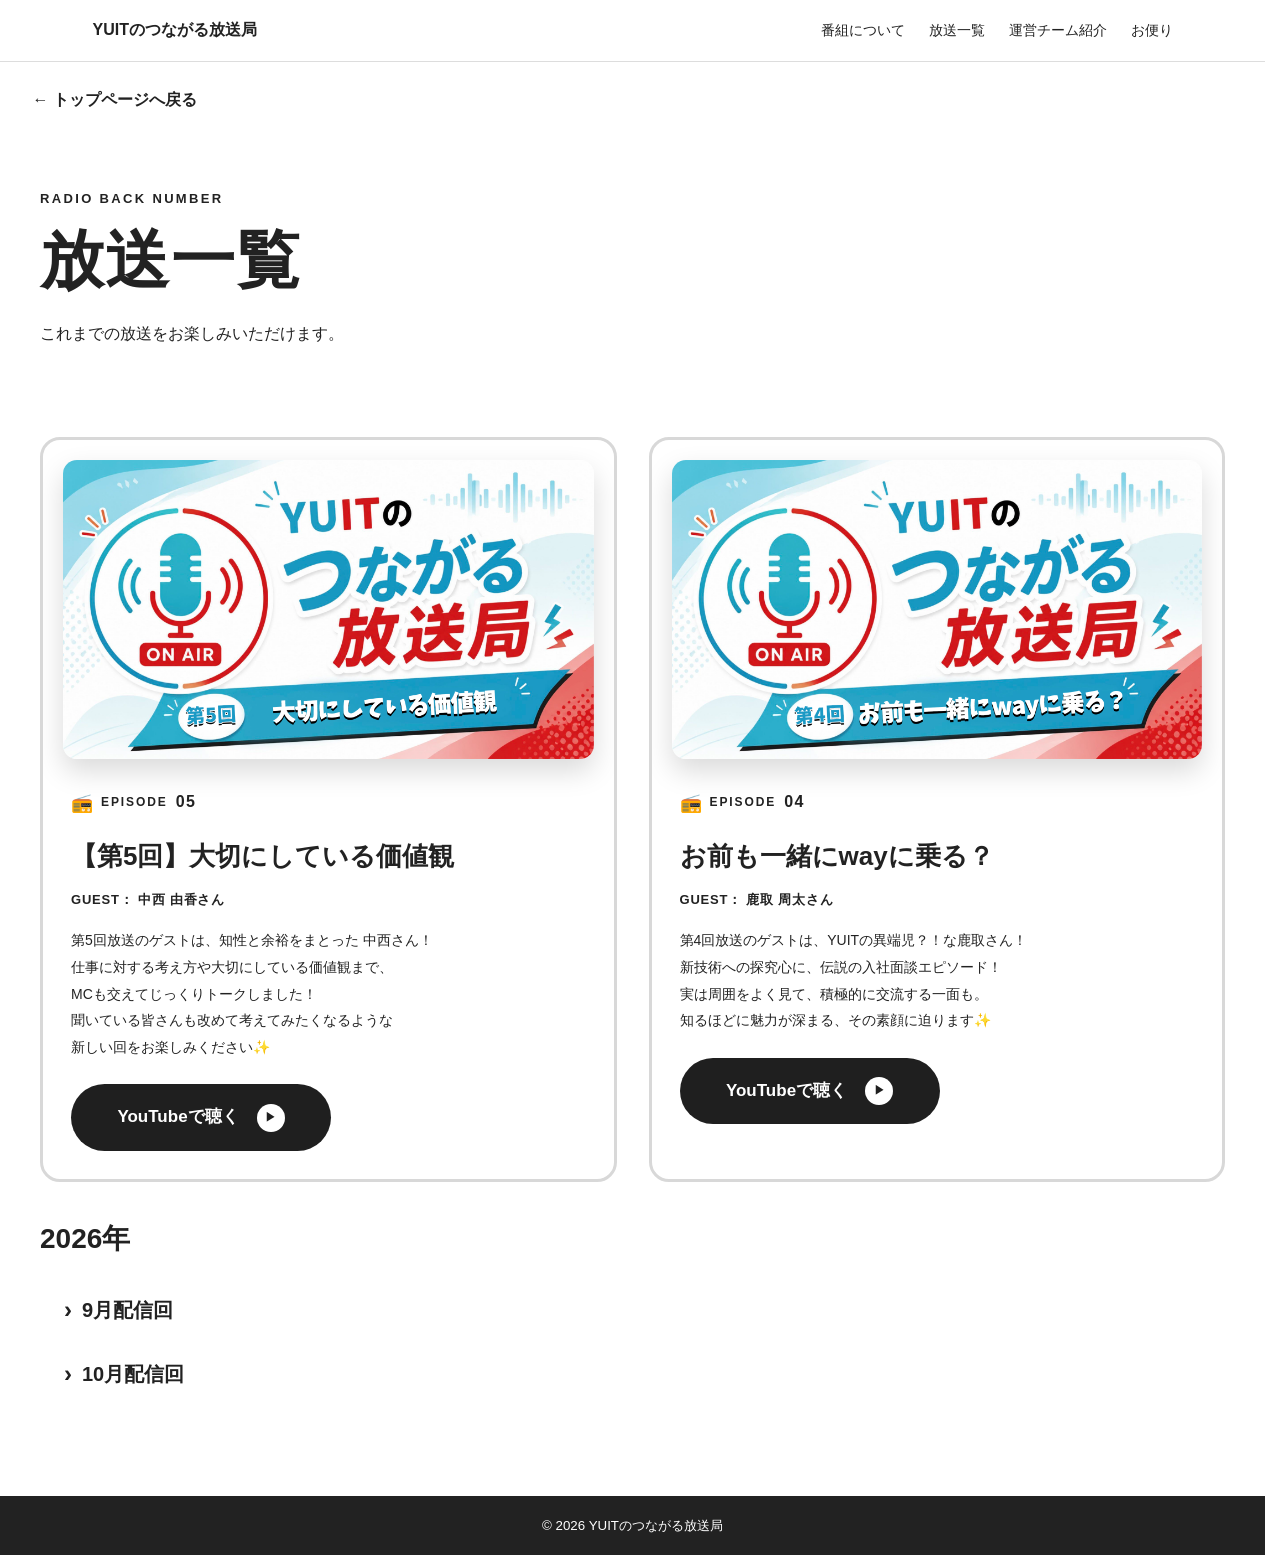
==== backnumber.html @ 0e6f62fc "第5回更新" ====
<!DOCTYPE html>
<html lang="ja">

<head>
    <meta charset="UTF-8">
    <meta name="viewport" content="width=device-width, initial-scale=1.0">

    <title>放送一覧 | YUITのつながる放送局</title>

    <!-- ファビコン -->
    <link rel="icon" type="image/png" href="assets/images/toplogo.png">

    <link rel="stylesheet" href="assets/css/style.css">
</head>

<body>

    <!-- ヘッダー -->
    <header class="header">
        <div class="container">

            <p class="site-name">
                YUITのつながる放送局
            </p>

            <nav>
                <ul class="navigation">
                    <li><a href="index.html#about">番組について</a></li>
                    <li><a href="backnumber.html">放送一覧</a></li>
                    <li><a href="index.html#ope">運営チーム紹介</a></li>
                    <li><a href="index.html#message">お便り</a></li>
                </ul>
            </nav>

        </div>
    </header>


    <!-- トップへ戻る -->
    <header class="profile-header">
        <div class="container">

            <a href="index.html" class="back-link fade-in">
                <strong>← トップページへ戻る</strong>
            </a>

        </div>
    </header>


    <main>

        <!-- ページタイトル -->
        <section class="backnumber-hero">
            <div class="container">

                <p class="backnumber-label fade-in delay">
                    RADIO BACK NUMBER
                </p>

                <h1 class="backnumber-title fade-in delay">
                    放送一覧
                </h1>

                <p class="backnumber-description fade-in delay-2">
                    これまでの放送をお楽しみいただけます。
                </p>

            </div>
        </section>


        <!-- バックナンバー -->
        <section class="backnumber-section">
            <div class="container">

                <div class="backnumber-list">

                    <!-- EPISODE 05 -->
                    <article class="backnumber-card fade-in delay">

                        <div class="backnumber-image fade-in delay-2">
                            <img src="assets/images/epi05_thumb.png" alt="第5回 サムネイル">
                        </div>

                        <div class="backnumber-content">

                            <div class="backnumber-meta fade-in delay-2">
                                <span class="episode-icon">📻</span>
                                <span class="episode-label">EPISODE</span>
                                <span class="episode-number">05</span>
                            </div>

                            <h2 class="backnumber-card-title fade-in delay-2">
                                【第5回】大切にしている価値観
                            </h2>

                            <p class="backnumber-guest fade-in delay-2">
                                GUEST： 中西 由香さん
                            </p>

                            <p class="backnumber-card-description fade-in delay-2">
                                第5回放送のゲストは、知性と余裕をまとった 中西さん！<br>
                                仕事に対する考え方や大切にしている価値観まで、<br>
                                MCも交えてじっくりトークしました！<br>
                                聞いている皆さんも改めて考えてみたくなるような<br>
                                新しい回をお楽しみください✨<br>
                            </p>

                            <div class="backnumber-button-area fade-in delay-2">
                                <a href="https://youtu.be/H97znMCqB4I" class="youtube-button" target="_blank"
                                    rel="noopener noreferrer">
                                    <span>YouTubeで聴く</span>
                                    <span class="youtube-button-icon">▶</span>
                                </a>
                            </div>
                        </div>
                    </article>

                    <!-- EPISODE 04 -->
                    <article class="backnumber-card fade-in delay">

                        <div class="backnumber-image fade-in delay-2">
                            <img src="assets/images/epi04_thumb.png" alt="第4回放送 サムネイル">
                        </div>

                        <div class="backnumber-content">

                            <div class="backnumber-meta fade-in delay-2">
                                <span class="episode-icon">📻</span>
                                <span class="episode-label">EPISODE</span>
                                <span class="episode-number">04</span>
                            </div>

                            <h2 class="backnumber-card-title fade-in delay-2">
                                お前も一緒にwayに乗る？
                            </h2>

                            <p class="backnumber-guest fade-in delay-2">
                                GUEST： 鹿取 周太さん
                            </p>

                            <p class="backnumber-card-description fade-in delay-2">
                                第4回放送のゲストは、YUITの異端児？！な鹿取さん！<br>
                                新技術への探究心に、伝説の入社面談エピソード！<br>
                                実は周囲をよく見て、積極的に交流する一面も。<br>
                                知るほどに魅力が深まる、その素顔に迫ります✨<br>
                            </p>

                            <div class="backnumber-button-area fade-in delay-2">
                                <a href="https://youtu.be/hANnY9XwuJY" class="youtube-button" target="_blank"
                                    rel="noopener noreferrer">
                                    <span>YouTubeで聴く</span>
                                    <span class="youtube-button-icon">▶</span>
                                </a>
                            </div>
                        </div>
                    </article>

                    <!-- 2026年 アーカイブ -->
                    <section class="backnumber-month fade-in delay">

                        <h2 class="backnumber-year-title">2026年</h2>

                        <div class="backnumber-month-list">

                            <!-- 9月 -->
                            <button type="button" class="archive-month-button" data-archive-open aria-haspopup="dialog"
                                aria-controls="archive-modal-september">
                                <span>9月配信回</span>
                            </button>

                            <!-- 10月 -->
                            <button type="button" class="archive-month-button" data-archive-open aria-haspopup="dialog"
                                aria-controls="archive-modal-october">
                                <span>10月配信回</span>
                            </button>

                        </div>

                    </section>

                    <!-- 2026年9月 モーダル -->
                    <div id="archive-modal-september" class="archive-modal" role="dialog" aria-modal="true"
                        aria-labelledby="archive-modal-title" hidden>

                        <div class="archive-modal-overlay" data-archive-close></div>

                        <div class="archive-modal-content">

                            <div class="archive-modal-header">
                                <h2 id="archive-modal-title">
                                    2026年9月 配信回
                                </h2>

                                <button type="button" class="archive-modal-close" data-archive-close aria-label="閉じる">
                                    ×
                                </button>
                            </div>

                            <div class="archive-modal-list">

                                <a href="https://youtu.be/VXp4YOue4zA" class="archive-modal-episode" target="_blank"
                                    rel="noopener noreferrer">
                                    <span class="archive-modal-date">9/4 配信</span>
                                    <span class="archive-modal-episode-title">
                                        【第1回】社内ラジオ番組始動！
                                    </span>
                                    <span class="archive-modal-guest">
                                        ゲスト：津波古 大海さん
                                    </span>
                                </a>

                                <a href="https://youtu.be/IV2eIDEPh-Y" class="archive-modal-episode" target="_blank"
                                    rel="noopener noreferrer">
                                    <span class="archive-modal-date">9/18 配信</span>
                                    <span class="archive-modal-episode-title">
                                        【第2回】圧倒的な行動力の根源は？
                                    </span>
                                    <span class="archive-modal-guest">
                                        ゲスト：盛島 加菜さん
                                    </span>
                                </a>

                            </div>

                        </div>
                    </div>


                    <!-- 2026年10月 モーダル -->
                    <div id="archive-modal-october" class="archive-modal" role="dialog" aria-modal="true"
                        aria-labelledby="archive-modal-title-october" hidden>

                        <div class="archive-modal-overlay" data-archive-close></div>

                        <div class="archive-modal-content">

                            <div class="archive-modal-header">
                                <h2 id="archive-modal-title-october">
                                    2026年10月 配信回
                                </h2>

                                <button type="button" class="archive-modal-close" data-archive-close aria-label="閉じる">
                                    ×
                                </button>
                            </div>

                            <div class="archive-modal-list">

                                <a href="https://youtu.be/2aHXOe_IFUk" class="archive-modal-episode" target="_blank"
                                    rel="noopener noreferrer">
                                    <span class="archive-modal-date">10/2 配信</span>
                                    <span class="archive-modal-episode-title">
                                        【第3回】会社で運命の再会？！
                                    </span>
                                    <span class="archive-modal-guest">
                                        ゲスト：淺川さん
                                    </span>
                                </a>

                            </div>

                        </div>
                    </div>


                </div>

            </div>
        </section>


    </main>


    <!-- フッター -->
    <footer class="footer">
        <div class="container">

            <small>
                &copy; 2026 YUITのつながる放送局
            </small>

        </div>
    </footer>


    <script src="./assets/js/main.js"></script>

</body>

</html>
---- assets/css/style.css ----
* {
    box-sizing: border-box;
}

html {
    scroll-behavior: smooth;
}

body {
    margin: 0;
    color: #222;
    font-family:
        -apple-system,
        BlinkMacSystemFont,
        "Segoe UI",
        "Noto Sans JP",
        sans-serif;
    line-height: 1.8;
    background-color: #fff;
}

img {
    max-width: 100%;
    height: auto;
}

a {
    color: inherit;
}

.container {
    width: min(100% - 40px, 1080px);
    margin-inline: auto;
}

.header {
    position: sticky;
    top: 0;
    z-index: 10;
    padding: 16px 0;
    background-color: rgba(255, 255, 255, 0.95);
    border-bottom: 1px solid #ddd;
}

.header .container {
    display: flex;
    align-items: center;
    justify-content: space-between;
    gap: 24px;
}

.site-name {
    margin: 0;
    font-weight: 700;
}

.navigation {
    display: flex;
    gap: 24px;
    padding: 0;
    margin: 0;
    list-style: none;
}

.navigation a {
    font-size: 14px;
    text-decoration: none;
}

.hero {
    position: relative;
    overflow: hidden;
    background:
        radial-gradient(circle at 85% 25%,
            rgba(255, 255, 255, .18),
            transparent 45%),
        linear-gradient(120deg,
            #4be4ff7a,
            #3b3fae);
}

/* 中央にまとまった2カラム */
.hero-inner {
    color: #fff;
    position: relative;
    display: flex;
    align-items: center;
    justify-content: space-between;
    max-width: 1200px;
    margin: 0 auto;
    min-height: 760px;
    padding: 0 40px;
}

.hero-content {
    position: relative;
    z-index: 2;
    max-width: 560px;
}

.hero-label {
    margin: 0 0 34px;
    font-size: 18px;
    font-weight: 700;
    letter-spacing: 0.16em;
}

.hero-title {
    margin: 0 0 32px;
    font-size: clamp(58px, 5vw, 78px);
    font-weight: 700;
    line-height: 1.22;
    letter-spacing: 0.01em;
}

.hero-title span {
    display: block;
    margin-bottom: 10px;
    font-size: 0.72em;
}

.hero-description {
    margin: 0 0 34px;

    font-size: 17px;
    font-weight: 600;
    line-height: 1.85;
    letter-spacing: 0.01em;
}

.hero-visual {
    position: absolute;
    right: -140px;
    top: 50%;
    transform: translateY(-50%);
    z-index: 1;
    width: 700px;
    pointer-events: none;
}

.hero-visual img {
    animation: glow 3s ease-in-out infinite;
}


@keyframes glow {

    0%,
    100% {
        opacity: 0.9;
        filter:
            brightness(0.95) drop-shadow(0 0 6px rgba(255, 255, 255, 0.2));
    }

    20% {
        opacity: 1;
        filter:
            brightness(1.15) drop-shadow(0 0 14px rgba(255, 255, 255, 0.45)) drop-shadow(0 0 26px rgba(255, 90, 70, 0.2));
    }
}

.section {
    padding: 96px 0;
}

.section:nth-of-type(even) {
    background-color: #fff;
}

.section-title {
    font-size: 40px;
    font-weight: 700;
    margin-bottom: 40px;
}

.section h2 {
    margin-top: 0;
    font-size: clamp(28px, 5vw, 44px);
}

.button {
    display: inline-flex;
    align-items: center;
    justify-content: center;
    gap: 18px;

    min-width: 260px;
    padding: 18px 28px;

    color: #fff;
    background-color: #1f1f1f;
    border-radius: 999px;

    font-size: 17px;
    font-weight: 700;
    text-decoration: none;

    transition:
        transform 0.2s ease,
        opacity 0.2s ease;
}

.button:hover {
    transform: translateY(-4px);
    box-shadow: 0 8px 24px rgba(0, 0, 0, 0.4);
}

/* エピソードカード */
.episode-card,
.member-card {
    padding: 32px;
    background: #fff;
    border: 1px solid #ffffff;
    border-radius: 16px;
}

.episode-number {
    font-size: 13px;
    font-weight: 700;
    letter-spacing: 0.1em;
}

.episode-section {
    padding: 64px 24px;
    background-color: #fff
}

.episode-card {
    display: grid;
    grid-template-columns: minmax(0, 1.1fr) minmax(400px, 0.9fr);
    align-items: center;
    gap: clamp(48px, 6vw, 88px);

    width: min(1400px, 100%);
    margin: 0 auto;
    padding: clamp(56px, 6vw, 88px);

    background-color: #fff;
    border: 3px solid #d8d8d8;
    border-radius: 28px;
}

.episode-main {
    display: grid;
    grid-template-columns: 120px minmax(0, 1fr);
    column-gap: 44px;
    align-items: start;
    min-width: 0;
}

.episode-meta {
    display: flex;
    flex-direction: column;
    align-items: flex-start;
    gap: 10px;
    padding-right: 28px;
    border-right: 3px solid #d8d8d8;
}

.episode-icon {
    margin-bottom: 8px;
    font-size: 18px;
}

.episode-label {
    font-size: 14px;
    font-weight: 700;
    letter-spacing: 0.2em;
}

.episode-number {
    font-size: 28px;
    font-weight: 700;
    letter-spacing: 0.08em;
}

.episode-title {
    margin: 0 0 24px;
    font-size: clamp(30px, 3vw, 44px);
    line-height: 1.35;
    letter-spacing: 0.02em;
    white-space: nowrap;
}

.episode-body {
    width: 100%;
    min-width: 0;
    padding: 0;
    margin: 0;
}

.episode-description {
    max-width: 680px;
    margin: 0 0 14px;

    font-size: 16px;
    line-height: 2;
    letter-spacing: 0.02em;
}

.episode-description:last-of-type {
    margin-bottom: 50px;
}

.episode-visual {
    width: 100%;
    min-width: 0;
}

.episode-visual img {
    display: block;
    width: 100%;
    aspect-ratio: 16 / 9;
    object-fit: cover;

    border-radius: 20px;
    box-shadow: 0 18px 36px rgba(0, 0, 0, 0.14);
}

.youtube-button {
    display: inline-flex;
    align-items: center;
    justify-content: center;
    gap: 18px;

    min-width: 260px;
    padding: 18px 28px;

    color: #fff;
    background-color: #1f1f1f;
    border-radius: 999px;

    font-size: 17px;
    font-weight: 700;
    text-decoration: none;

    transition:
        transform 0.2s ease,
        opacity 0.2s ease;
}

.youtube-button:hover {
    transform: translateY(-4px);
    box-shadow: 0 8px 24px rgba(0, 0, 0, 0.4);
}

.youtube-button-icon {
    display: grid;
    place-items: center;

    width: 28px;
    height: 28px;

    color: #1f1f1f;
    background-color: #fff;
    border-radius: 50%;

    font-size: 11px;
}

.episode-visual {
    width: 100%;
}

.episode-visual img {
    display: block;
    width: 100%;
    aspect-ratio: 16 / 9;
    object-fit: cover;

    border-radius: 20px;
    box-shadow: 0 18px 36px rgba(0, 0, 0, 0.14);
}

.backnumber-link {
    width: min(1400px, 100%);
    margin: 28px auto 0;
    text-align: right;
}

.member-list {
    display: grid;
    grid-template-columns: repeat(2, 1fr);
    gap: 24px;
}

.footer {
    padding: 15px 0;
    color: #fff;
    text-align: center;
    background-color: #222;
}

/* opeセクション */

html {
    scroll-behavior: smooth;
}

.ope-section,
.ope-profile-section {
    padding: 40px 20px 80px;
}

.ope-list {
    display: grid;
    grid-template-columns: repeat(2, minmax(0, 1fr));
    gap: 24px;
    margin-top: 32px;
}

.ope-card {
    display: flex;
    align-items: center;
    gap: 24px;
    padding: 24px;
    color: inherit;
    text-decoration: none;
    background-color: #fff;
    border: 3px solid #ddd;
    border-radius: 16px;
    transition:
        transform 0.2s ease,
        box-shadow 0.2s ease;
}

.ope-card:hover {
    transform: translateY(-4px);
    box-shadow: 0 8px 24px rgba(0, 0, 0, 0.4);
}

.ope-card__image {
    width: 120px;
    height: 120px;
    flex-shrink: 0;
    object-fit: cover;
    border-radius: 50%;
}

.ope-card__role,
.ope-profile__role {
    margin-bottom: 4px;
    font-size: 12px;
    font-weight: bold;
    letter-spacing: 0.1em;
}

.ope-card__name {
    margin-bottom: 8px;
    font-size: 24px;
}

.ope-card__text {
    margin-bottom: 12px;
    line-height: 1.7;
}

.ope-card__link {
    font-size: 14px;
    font-weight: bold;
}

.ope-card__link:hover {
    text-decoration: underline;
}

.ope-profile-section {
    background-color: #f7f7f7;
}

.ope-profile {
    display: grid;
    grid-template-columns: 240px 1fr;
    gap: 40px;
    align-items: start;
    margin-top: 32px;
    padding: 40px;
    background-color: #fff;
    border-radius: 20px;
    scroll-margin-top: 40px;
}

.ope-profile+.ope-profile {
    margin-top: 32px;
}

.ope-profile__image {
    width: 100%;
    aspect-ratio: 1;
    object-fit: cover;
    border-radius: 20px;
}

.ope-profile__name {
    margin-bottom: 16px;
    font-size: 32px;
}

.ope-profile__description {
    margin-bottom: 24px;
    line-height: 1.9;
}

.ope-profile__info {
    margin: 0;
}

.ope-profile__info div {
    display: grid;
    grid-template-columns: 120px 1fr;
    gap: 16px;
    padding: 16px 0;
    border-top: 1px solid #ddd;
}

.ope-profile__info div:last-child {
    border-bottom: 1px solid #ddd;
}

.ope-profile__info dt {
    font-weight: bold;
}

.ope-profile__info dd {
    margin: 0;
    line-height: 1.7;
}

.ope-profile__back {
    display: inline-block;
    margin-top: 24px;
    color: inherit;
    font-weight: bold;
    text-decoration: none;
}

/* プロフィールセクション */
.profile-header {
    padding: 24px 20px 0;
}

.back-link {
    color: inherit;
    font-weight: bold;
    text-decoration: none;
}

.back-link:hover {
    text-decoration: underline;
}

.profile,
.profile-detail,
.profile-episodes {
    padding: 48px 20px;
}

.profile .container,
.profile-detail .container,
.profile-episodes .container,
.profile-header .container {
    width: min(100%, 1200px);
    margin-inline: auto;
}

.profile-wrapper {
    display: grid;
    grid-template-columns: 280px 1fr;
    gap: 64px;
    align-items: center;
}

.profile-image img {
    display: block;
    width: 280px;
    height: 280px;
    object-fit: contain;
}

.profile-content {
    min-width: 0;
}

.profile-role {
    margin: 0 0 16px;
    font-size: 14px;
    font-weight: bold;
    letter-spacing: 0.12em;
}

.profile-content h1 {
    margin: 0 0 24px;
    font-size: 40px;
}

.profile-message {
    max-width: 760px;
    margin: 0;
    line-height: 2;
}

/* プロフィール詳細 */
.profile-detail {
    background-color: #f7f7f7;
}

.profile-detail h2,
.profile-episodes h2 {
    margin: 0 0 32px;
    font-size: 32px;
}

.profile-detail dl {
    margin: 0;
    background-color: #fff;
    border-radius: 16px;
    overflow: hidden;
}

.profile-detail dl>div {
    display: grid;
    grid-template-columns: 220px 1fr;
    gap: 32px;
    padding: 24px 32px;
    border-bottom: 1px solid #ddd;
}

.profile-detail dl>div:last-child {
    border-bottom: none;
}

.profile-detail dt {
    font-weight: bold;
}

.profile-detail dd {
    margin: 0;
    line-height: 1.8;
}

/* 出演回 */

.profile-episodes ul {
    margin: 0;
    padding: 0;
    list-style: none;
}

.profile-episodes li {
    padding: 20px 24px;
    background-color: #fff;
    border: 1px solid #ddd;
    border-radius: 12px;
}

.profile-episodes li+li {
    margin-top: 16px;
}

/* 月別アーカイブボタン */
.archive-month-button {
    display: flex;
    align-items: center;
    justify-content: space-between;
    gap: 24px;
    width: 100%;
    padding: 12px 0;
    border: none;
    background: transparent;
    color: inherit;
    font: inherit;
    text-align: left;
    cursor: pointer;
    transition: opacity 0.3s ease;
}

.archive-month-button:hover {
    opacity: 0.65;
}

.archive-month-button:focus-visible {
    outline: 2px solid currentColor;
    outline-offset: 4px;
}

/* モーダル全体 */
.archive-modal {
    position: fixed;
    inset: 0;
    z-index: 9999;
    display: flex;
    align-items: center;
    justify-content: center;
    padding: 20px;
}

.archive-modal[hidden] {
    display: none;
}

/* 背景 */
.archive-modal-overlay {
    position: absolute;
    inset: 0;
    background: rgba(0, 0, 0, 0.6);
}

/* モーダル本体 */
.archive-modal-content {
    position: relative;
    z-index: 1;
    width: 100%;
    max-width: 520px;
    max-height: 85vh;
    overflow-y: auto;
    padding: 30px;
    background: #fff;
    border-radius: 16px;
    box-shadow: 0 12px 40px rgba(0, 0, 0, 0.2);
}

/* ヘッダー */
.archive-modal-header {
    display: flex;
    align-items: center;
    justify-content: space-between;
    gap: 16px;
    margin-bottom: 24px;
}

.archive-modal-header h2 {
    margin: 0;
    color: #333;
    font-size: 22px;
}

.archive-modal-close {
    border: none;
    background: transparent;
    color: #555;
    font-size: 30px;
    cursor: pointer;
}

/* エピソード一覧 */
.archive-modal-list {
    display: flex;
    flex-direction: column;
    gap: 12px;
}

.archive-modal-episode {
    display: flex;
    flex-direction: column;
    gap: 6px;
    padding: 18px;
    background: #f7f7f7;
    border-radius: 10px;
    color: #333;
    text-decoration: none;
    transition: background 0.3s ease,
                transform 0.3s ease;
}

.archive-modal-episode:hover {
    background: #ededed;
    transform: translateY(-2px);
}

.archive-modal-date {
    font-size: 15px;
    color: #070707;
}

.archive-modal-episode-title {
    font-size: 16px;
    font-weight: bold;
}

.archive-modal-guest {
    font-size: 17px;
    color: #525252;
}

/* スマートフォン */
@media (max-width: 600px) {
    .archive-modal-content {
        padding: 22px;
    }

    .archive-modal-header h2 {
        font-size: 19px;
    }

    .archive-modal-episode-title {
        font-size: 14px;
    }
}


/* 年別アーカイブ見出し */
.backnumber-year-title {
    font-size: 28px;
    font-weight: bold;
    margin: 0 0 20px;
}

/* 月別アーカイブ一覧 */
.backnumber-month-list {
    display: flex;
    flex-direction: column;
    align-items: flex-start;
    gap: 12px;
    padding-left: 24px;
}

/* 月別ボタンの調整 */
.backnumber-month-list .archive-month-button {
    width: auto;
    padding: 8px 0;
    font-size: 20px;
    font-weight: 600;
    gap: 10px;
}

/* 月別ボタンの矢印 */
.backnumber-month-list .archive-month-button::before {
    content: "›";
    font-size: 24px;
    line-height: 1;
}

/* スマートフォン */
@media (max-width: 600px) {
    .backnumber-year-title {
        font-size: 24px;
    }

    .backnumber-month-list .archive-month-button {
        font-size: 18px;
    }
}

/* 改行 */
.pc-break {
    display: inline;
}

.sp-break {
    display: none;
}

/* フェードイン効果 */
.fade-in {
    opacity: 0;
    transform: translateY(30px);
    transition:
        opacity 0.8s ease,
        transform 0.8s ease;
}

.fade-in.show {
    opacity: 1;
    transform: translateY(0);
}

.delay {
    transition-delay: 0.2s;
}

.delay-2 {
    transition-delay: 0.4s;
}

.delay-3 {
    transition-delay: 0.6s;
}

/* =================================
   レスポンシブ
================================= */
@media screen and (max-width: 600px) {

    .pc-break {
        display: none;
    }

    .sp-break {
        display: inline;
    }

    body {
        overflow-x: hidden;
    }

    .container {
        width: min(100% - 32px, 100%);
    }

    /* -----------------
       ヘッダー
    ----------------- */
    .header {
        padding: 12px 0;
    }

    .header .container {
        display: block;
    }

    .site-name {
        margin-bottom: 10px;
        font-size: 13px;
        line-height: 1.5;
    }

    .navigation {
        display: grid;
        grid-template-columns: repeat(4, auto);
        justify-content: space-between;
        gap: 8px;
    }

    .navigation a {
        font-size: 10px;
        line-height: 1.5;
        white-space: nowrap;
    }

    /* -----------------
       ヒーロー
    ----------------- */
    .hero {
        position: relative;
        overflow: hidden;
    }

    .hero-inner {
        position: relative;

        display: block;
        width: 100%;
        min-height: 540px;
        padding: 48px 20px 52px;
    }

    .hero-content {
        position: relative;
        z-index: 2;

        width: 100%;
        max-width: none;
    }

    .hero-label {
        margin-bottom: 22px;
        font-size: 12px;
        line-height: 1.5;
        letter-spacing: 0.14em;
    }

    .hero-title {
        margin-bottom: 20px;

        font-size: clamp(42px, 12vw, 52px);
        line-height: 1.15;
        letter-spacing: 0;
    }

    .hero-title span {
        margin-bottom: 4px;
        font-size: 0.72em;
    }

    .hero-description {
        position: relative;
        z-index: 2;

        max-width: 280px;
        margin-bottom: 28px;

        font-size: 13px;
        line-height: 1.85;
    }

    .hero-description br {
        display: none;
    }

    .hero-button,
    .button {
        min-width: 180px;
        padding: 14px 22px;

        font-size: 13px;
    }

    /* 背景ロゴ */
    .hero-visual {
        position: absolute;
        z-index: 1;

        right: -95px;
        bottom: 18px;

        display: block;
        width: 310px;

        pointer-events: none;
    }

    .hero-visual img {
        display: block;
        width: 100%;
        max-width: none;
        height: auto;
        opacity: 0.34;
    }

    /* -----------------
       共通セクション
    ----------------- */
    .section {
        padding: 64px 0;
    }

    .section-title,
    .section h2 {
        margin-bottom: 28px;
        font-size: 25px;
        line-height: 1.5;
    }

    /* 番組について */
    .about-section {
        padding: 56px 20px;
    }

    .about-section p {
        margin-bottom: 18px;
        font-size: 14px;
        line-height: 2;
    }

    /* -----------------
       放送カード
    ----------------- */
    .episode-section {
        padding: 48px 12px;
    }

    .episode-card {
        display: flex;
        flex-direction: column;
        gap: 24px;

        width: 100%;
        padding: 18px 14px 24px;

        border-radius: 14px;
    }

    .episode-visual {
        order: -1;
        width: 100%;
    }

    .episode-visual img {
        width: 100%;
        border-radius: 10px;
    }

    .episode-main {
        display: block;
        width: 100%;
    }

    .episode-meta {
        display: flex;
        flex-direction: row;
        align-items: center;
        gap: 7px;

        margin-bottom: 18px;
        padding: 0 0 12px;

        border-right: 0;
        border-bottom: 1px solid #ddd;
    }

    .episode-icon {
        margin: 0;
        font-size: 13px;
    }

    .episode-label {
        font-size: 10px;
        letter-spacing: 0.14em;
    }

    .episode-number {
        font-size: 14px;
    }

    .episode-content {
        width: 100%;
        min-width: 0;
    }

    .episode-title {
        margin-bottom: 16px;
        font-size: 22px;
        line-height: 1.45;
        white-space: nowrap;
    }

    .episode-description {
        max-width: none;
        margin-bottom: 14px;

        font-size: 13px;
        line-height: 1.9;
        letter-spacing: 0;
    }

    .episode-description:last-of-type {
        margin-bottom: 24px;
    }

    .youtube-button {
        width: 100%;
        min-width: 0;
        padding: 14px 20px;

        font-size: 13px;
    }

    .youtube-button-icon {
        width: 24px;
        height: 24px;
        font-size: 9px;
    }

    .backnumber-link {
        width: 100%;
        margin-top: 24px;
        text-align: center;
    }

    /* -----------------
       運営チーム
    ----------------- */
    .ope-section {
        padding: 56px 16px;
    }

    .ope-list {
        grid-template-columns: 1fr;
        gap: 16px;
        margin-top: 24px;
    }

    .ope-card {
        flex-direction: column;
        gap: 16px;

        padding: 24px 18px;
        text-align: center;
    }

    .ope-card__image {
        width: 96px;
        height: 96px;
    }

    .ope-card__role {
        font-size: 10px;
    }

    .ope-card__name {
        margin-bottom: 6px;
        font-size: 20px;
    }

    .ope-card__text {
        font-size: 13px;
        line-height: 1.8;
    }

    .ope-card__link {
        font-size: 12px;
    }

    /* -----------------
       お便り
    ----------------- */
    .letter-section {
        padding: 56px 20px;
    }

    .letter-section h2 {
        margin-bottom: 24px;
        font-size: 25px;
    }

    .letter-section p {
        margin-bottom: 16px;
        font-size: 14px;
        line-height: 1.9;
    }

    /* -----------------
       フッター
    ----------------- */
    .footer {
        padding: 24px 16px;
        font-size: 10px;
    }
}

/* =================================
   プロフィールページ：レスポンシブ
================================= */
@media screen and (max-width: 600px) {

    /* 共通幅 */
    .profile .container,
    .profile-detail .container,
    .profile-episodes .container,
    .profile-header .container {
        width: min(100% - 32px, 100%);
        margin-inline: auto;
    }

    /* 戻るリンク */
    .profile-header {
        padding: 20px 0 0;
    }

    .back-link {
        font-size: 13px;
    }

    /* プロフィール上部 */
    .profile {
        padding: 48px 0 56px;
    }

    .profile-wrapper {
        display: flex;
        flex-direction: column;
        gap: 28px;
        align-items: center;
    }

    .profile-image {
        width: 100%;
        text-align: center;
    }

    .profile-image img {
        display: block;
        width: 180px;
        height: 180px;
        margin-inline: auto;
        object-fit: contain;
    }

    .profile-content {
        width: 100%;
        min-width: 0;
        text-align: left;
    }

    .profile-role {
        margin-bottom: 10px;
        font-size: 12px;
        letter-spacing: 0.1em;
    }

    .profile-content h1 {
        margin: 0 0 18px;
        font-size: 30px;
        line-height: 1.4;
    }

    .profile-message {
        max-width: none;
        font-size: 14px;
        line-height: 1.9;
    }

    /* プロフィール詳細 */
    .profile-detail {
        padding: 48px 0;
    }

    .profile-detail h2,
    .profile-episodes h2 {
        margin-bottom: 24px;
        font-size: 26px;
        line-height: 1.5;
    }

    .profile-detail dl {
        border-radius: 14px;
    }

    .profile-detail dl>div {
        display: block;
        padding: 20px 18px;
    }

    .profile-detail dt {
        margin-bottom: 10px;
        font-size: 13px;
    }

    .profile-detail dd {
        margin: 0;
        font-size: 14px;
        line-height: 1.9;

        word-break: normal;
        overflow-wrap: break-word;
    }

    /* 出演回 */
    .profile-episodes {
        padding: 48px 0 64px;
    }

    .profile-episodes ul {
        width: 100%;
    }

    .profile-episodes li {
        padding: 18px 16px;
        border-radius: 10px;
        font-size: 14px;
        line-height: 1.7;
    }

    .profile-episodes li+li {
        margin-top: 12px;
    }
}

/* =================================
   BACK NUMBER
================================= */

.backnumber-hero {
    padding: 72px 20px 48px;
}

.backnumber-hero .container,
.backnumber-section .container {
    width: min(100% - 40px, 1200px);
    margin-inline: auto;
}

.backnumber-label {
    margin: 0 0 12px;

    font-size: 13px;
    font-weight: 700;
    letter-spacing: 0.18em;
}

.backnumber-title {
    margin: 0 0 20px;

    font-size: clamp(42px, 6vw, 64px);
    line-height: 1.2;
    letter-spacing: 0.02em;
}

.backnumber-description {
    margin: 0;

    font-size: 16px;
    line-height: 1.9;
}


/* バックナンバー一覧 */

.backnumber-section {
    padding: 40px 20px 96px;
}

.backnumber-list {
    display: grid;
    grid-template-columns: repeat(2, minmax(0, 1fr));
    gap: 32px;
}


/* 放送一覧カード */

.backnumber-card {
    display: flex;
    flex-direction: column;
    overflow: hidden;

    background-color: #fff;
    border: 3px solid #d8d8d8;
    border-radius: 20px;

    transition:
        transform 0.2s ease,
        box-shadow 0.2s ease;
}

.backnumber-card:hover {
    transform: translateY(-4px);
    /* box-shadow: 0 14px 32px rgba(0, 0, 0, 0.4); */
    box-shadow: 0 8px 24px rgba(0, 0, 0, 0.4);
}


/* サムネイル */

.backnumber-image {
    width: 100%;
    padding: 20px 20px 0;
}


.backnumber-image img {
    display: block;
    width: 100%;
    aspect-ratio: 16 / 9;
    object-fit: cover;

    border-radius: 14px;
    box-shadow: 0 12px 28px rgba(0, 0, 0, 0.15);
}

/* カード本文 */

.backnumber-content {
    display: flex;
    flex-direction: column;
    flex: 1;
    padding: 28px;
}

.backnumber-meta {
    display: flex;
    align-items: center;
    gap: 8px;

    margin-bottom: 18px;
}

.backnumber-meta .episode-icon {
    margin: 0;
}

.backnumber-meta .episode-label {
    font-size: 12px;
    letter-spacing: 0.16em;
}

.backnumber-meta .episode-number {
    font-size: 16px;
}

.episode-visual img {
    width: 100%;
    border-radius: 10px;
}

/* タイトル */

.backnumber-card-title {
    margin: 0 0 12px;

    font-size: 26px;
    line-height: 1.5;
}


/* ゲスト */

.backnumber-guest {
    margin: 0 0 16px;

    font-size: 13px;
    font-weight: 700;
    letter-spacing: 0.06em;
}


/* 説明文 */

.backnumber-card-description {
    margin: 0;
    font-size: 14px;
    line-height: 1.9;
}


/* YouTubeボタン */

.backnumber-button-area {
    padding-top: 24px;
}

/* トップへ戻る */

.backnumber-back {
    margin-top: 48px;
}


/* =================================
   BACK NUMBER レスポンシブ
================================= */

@media screen and (max-width: 600px) {

    .backnumber-hero {
        padding: 48px 0 32px;
    }

    .backnumber-hero .container,
    .backnumber-section .container {
        width: min(100% - 32px, 100%);
    }

    .backnumber-label {
        margin-bottom: 8px;
        font-size: 10px;
    }

    .backnumber-title {
        margin-bottom: 16px;

        font-size: 38px;
    }

    .backnumber-description {
        font-size: 13px;
        line-height: 1.9;
    }


    .backnumber-section {
        padding: 24px 0 64px;
    }

    .backnumber-list {
        grid-template-columns: 1fr;
        gap: 24px;
    }


    .backnumber-card {
        border-radius: 16px;
    }

    .backnumber-image img {
        border-radius: 14px 14px 14px 14px;
    }

    .backnumber-content {
        padding: 20px 18px 22px;
    }


    .backnumber-meta {
        gap: 6px;
        margin-bottom: 14px;
    }

    .backnumber-meta .episode-icon {
        font-size: 12px;
    }

    .backnumber-meta .episode-label {
        font-size: 10px;
    }

    .backnumber-meta .episode-number {
        font-size: 13px;
    }


    .backnumber-card-title {
        margin-bottom: 10px;

        font-size: 21px;
        line-height: 1.45;
    }

    .backnumber-guest {
        margin-bottom: 14px;
        font-size: 11px;
    }

    .backnumber-card-description {
        margin-bottom: 32px;

        font-size: 13px;
        line-height: 1.9;
    }


    .backnumber-card .youtube-button {
        width: 100%;
        min-width: 0;
        padding: 14px 18px;

        font-size: 13px;
    }


    .backnumber-back {
        margin-top: 36px;
    }

    .backnumber-back .back-link {
        font-size: 13px;
    }
}

html {
    scrollbar-gutter: stable;
}
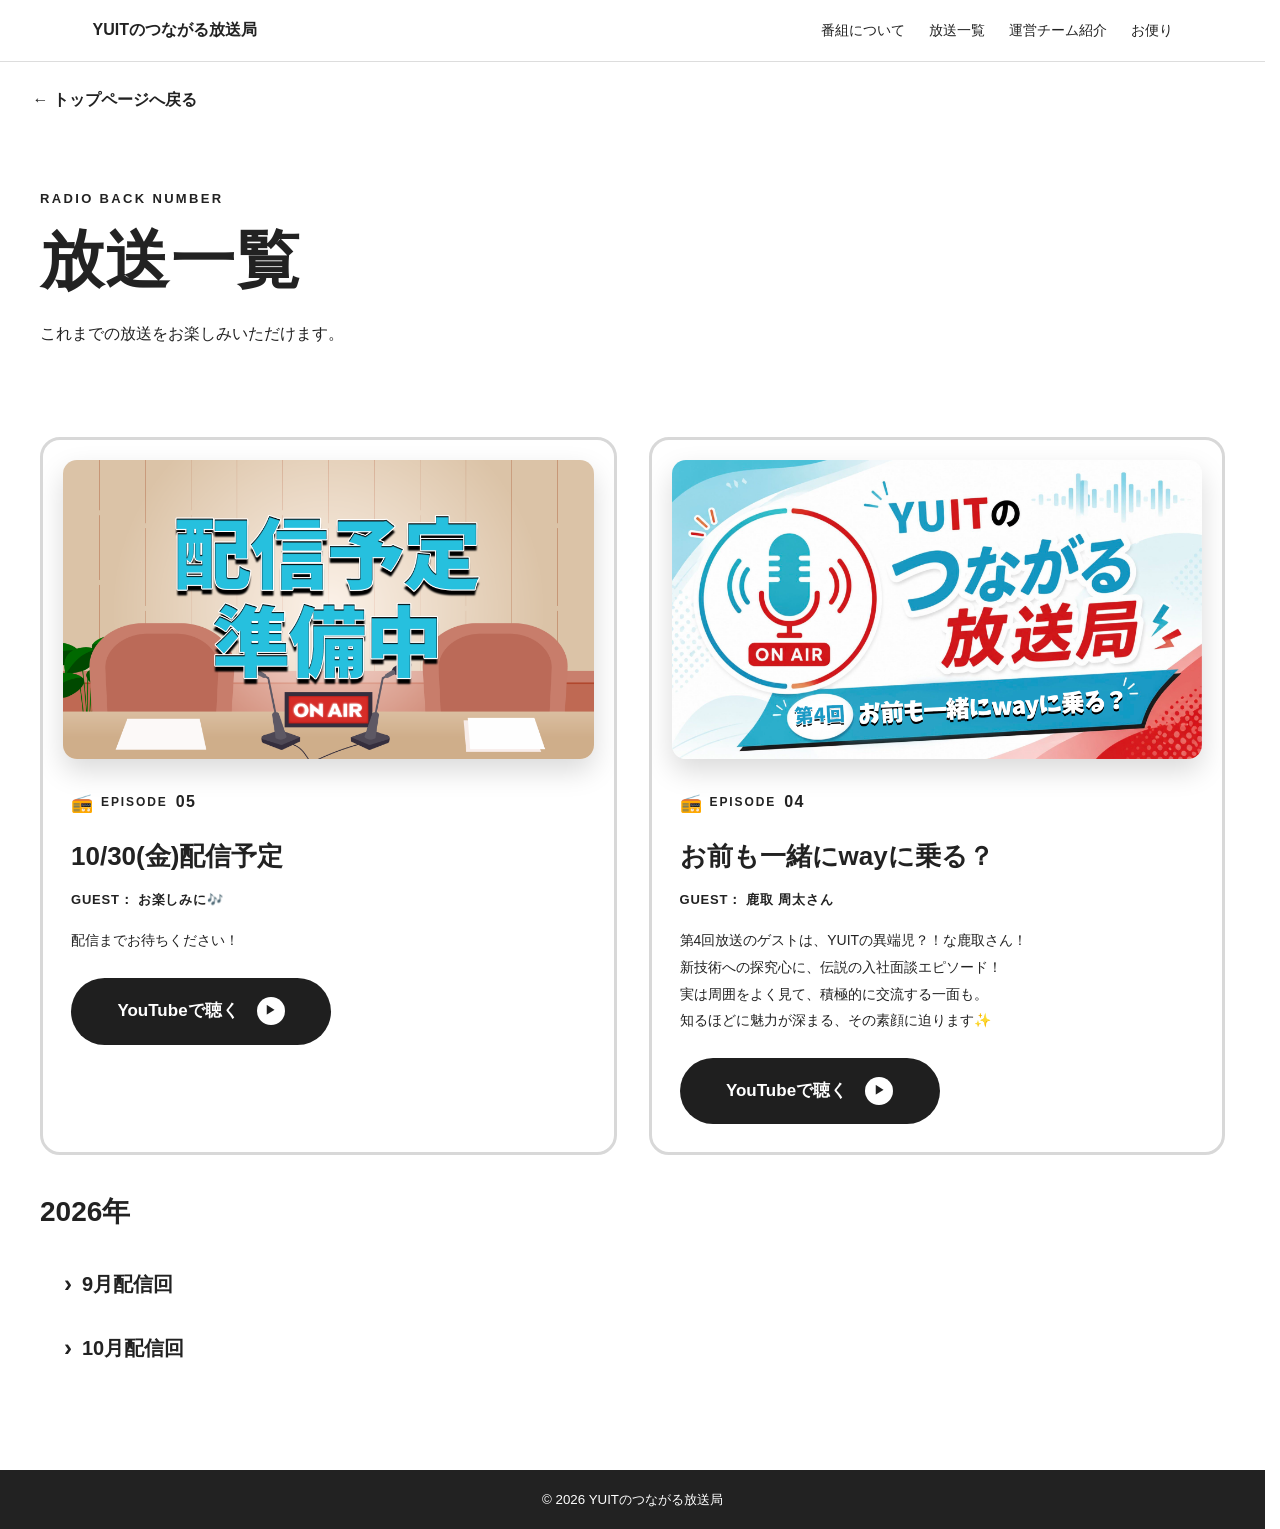
==== commit f13a725f: "第5回準備修正" ====
--- a/backnumber.html
+++ b/backnumber.html
@@ -80,7 +80,7 @@
                     <article class="backnumber-card fade-in delay">
 
                         <div class="backnumber-image fade-in delay-2">
-                            <img src="assets/images/epi05_thumb.png" alt="第5回 サムネイル">
+                            <img src="assets/images/commingsoon_thumb.png" alt="第5回 サムネイル">
                         </div>
 
                         <div class="backnumber-content">
@@ -92,23 +92,19 @@
                             </div>
 
                             <h2 class="backnumber-card-title fade-in delay-2">
-                                【第5回】大切にしている価値観
+                                10/30(金)配信予定
                             </h2>
 
                             <p class="backnumber-guest fade-in delay-2">
-                                GUEST： 中西 由香さん
+                                GUEST： お楽しみに🎶
                             </p>
 
                             <p class="backnumber-card-description fade-in delay-2">
-                                第5回放送のゲストは、知性と余裕をまとった 中西さん！<br>
-                                仕事に対する考え方や大切にしている価値観まで、<br>
-                                MCも交えてじっくりトークしました！<br>
-                                聞いている皆さんも改めて考えてみたくなるような<br>
-                                新しい回をお楽しみください✨<br>
+                                配信までお待ちください！
                             </p>
 
                             <div class="backnumber-button-area fade-in delay-2">
-                                <a href="https://youtu.be/H97znMCqB4I" class="youtube-button" target="_blank"
+                                <a href="#" class="youtube-button" target="_blank"
                                     rel="noopener noreferrer">
                                     <span>YouTubeで聴く</span>
                                     <span class="youtube-button-icon">▶</span>
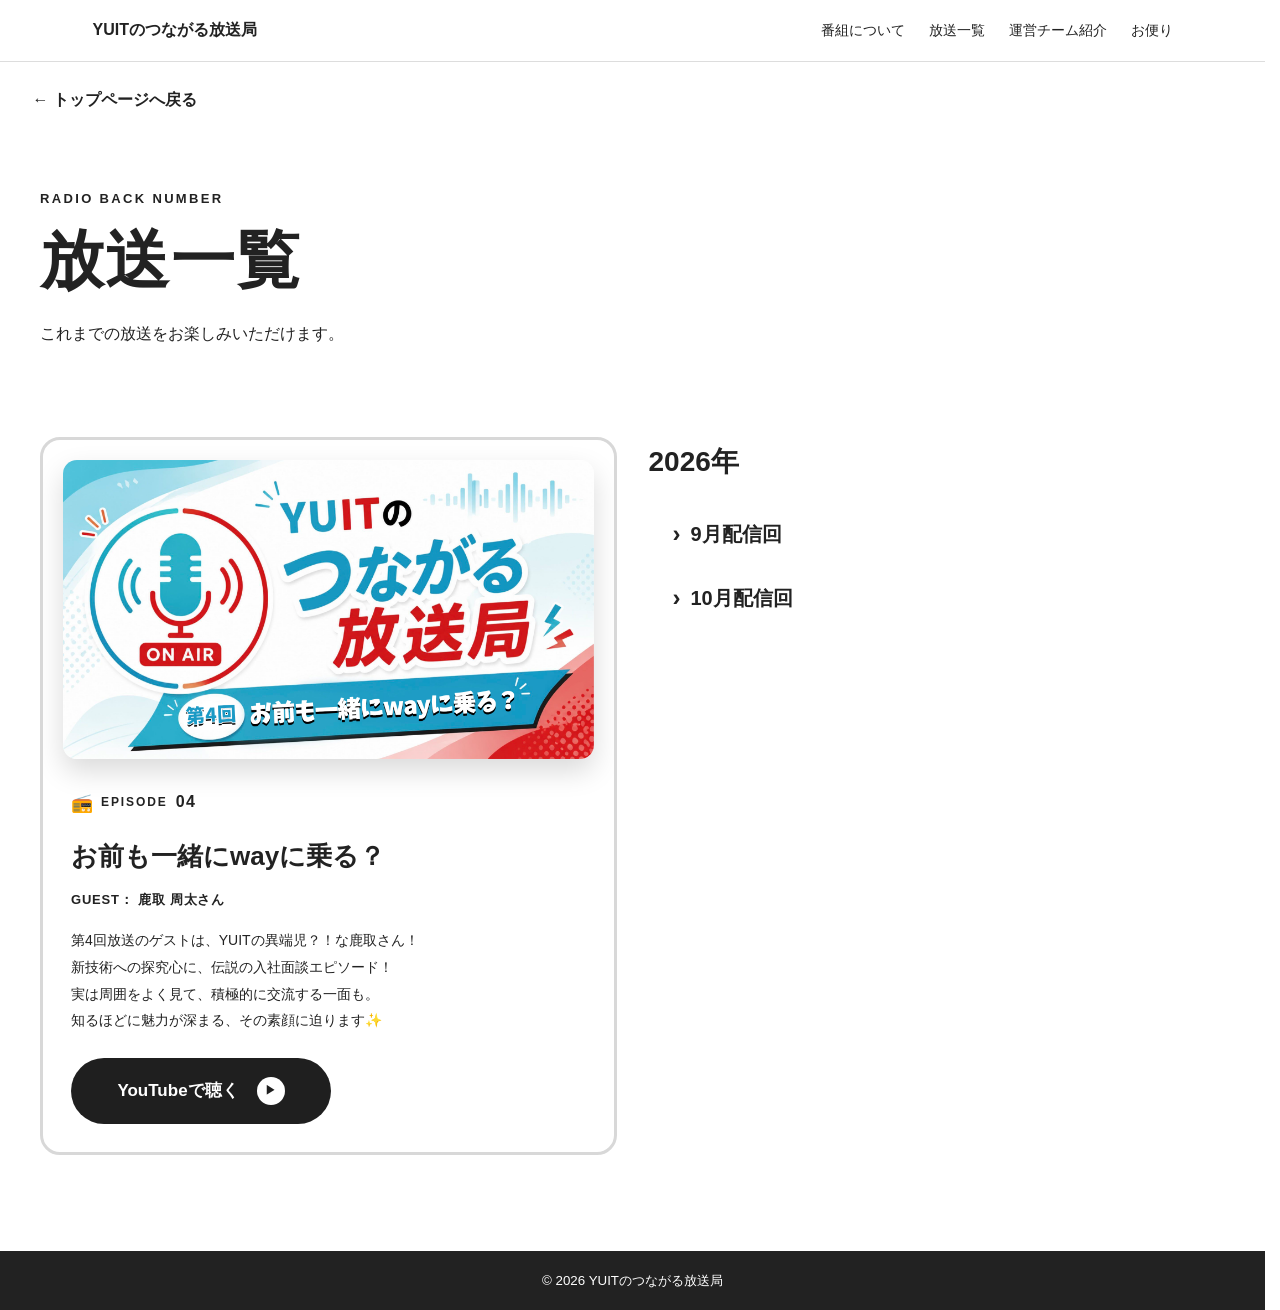
==== commit a7ed7466: "修正" ====
--- a/backnumber.html
+++ b/backnumber.html
@@ -76,43 +76,6 @@
 
                 <div class="backnumber-list">
 
-                    <!-- EPISODE 05 -->
-                    <article class="backnumber-card fade-in delay">
-
-                        <div class="backnumber-image fade-in delay-2">
-                            <img src="assets/images/commingsoon_thumb.png" alt="第5回 サムネイル">
-                        </div>
-
-                        <div class="backnumber-content">
-
-                            <div class="backnumber-meta fade-in delay-2">
-                                <span class="episode-icon">📻</span>
-                                <span class="episode-label">EPISODE</span>
-                                <span class="episode-number">05</span>
-                            </div>
-
-                            <h2 class="backnumber-card-title fade-in delay-2">
-                                10/30(金)配信予定
-                            </h2>
-
-                            <p class="backnumber-guest fade-in delay-2">
-                                GUEST： お楽しみに🎶
-                            </p>
-
-                            <p class="backnumber-card-description fade-in delay-2">
-                                配信までお待ちください！
-                            </p>
-
-                            <div class="backnumber-button-area fade-in delay-2">
-                                <a href="#" class="youtube-button" target="_blank"
-                                    rel="noopener noreferrer">
-                                    <span>YouTubeで聴く</span>
-                                    <span class="youtube-button-icon">▶</span>
-                                </a>
-                            </div>
-                        </div>
-                    </article>
-
                     <!-- EPISODE 04 -->
                     <article class="backnumber-card fade-in delay">
 
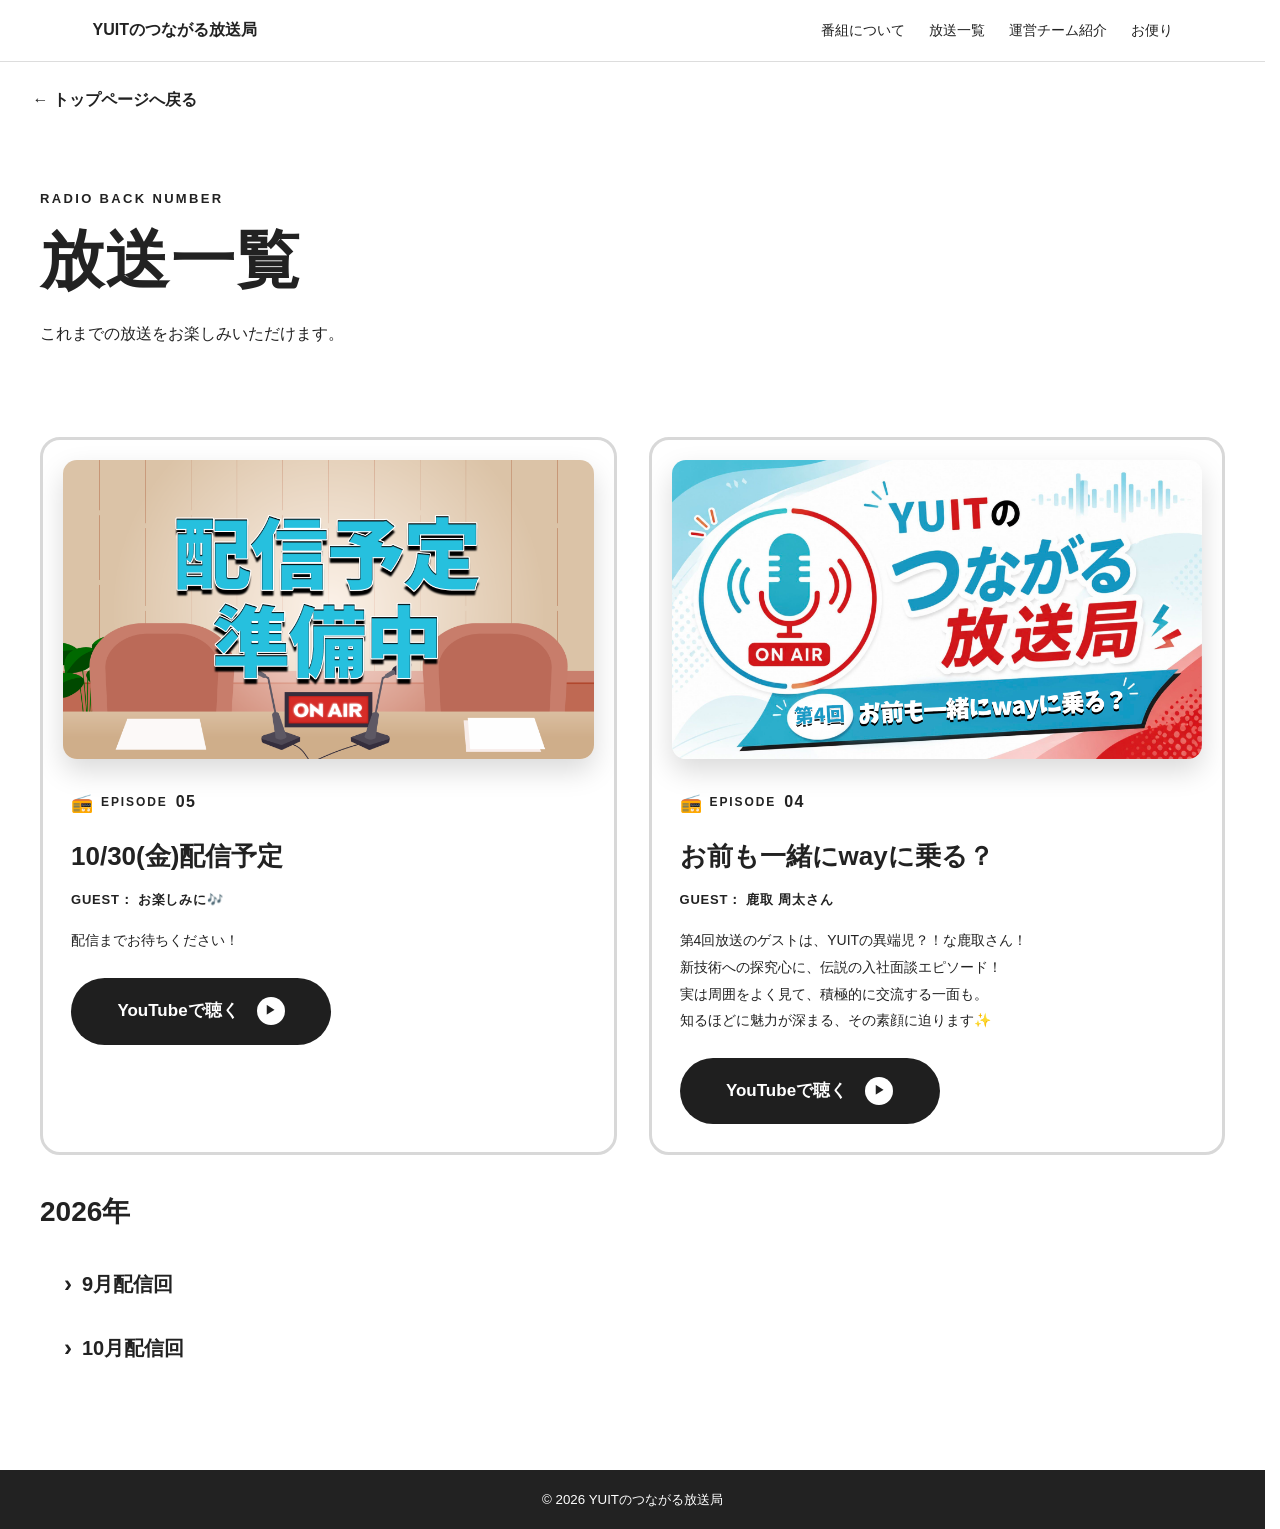
==== commit 941c44b1: "修正" ====
--- a/backnumber.html
+++ b/backnumber.html
@@ -76,6 +76,43 @@
 
                 <div class="backnumber-list">
 
+                    <!-- EPISODE 05 -->
+                    <article class="backnumber-card fade-in delay">
+
+                        <div class="backnumber-image fade-in delay-2">
+                            <img src="assets/images/commingsoon_thumb.png" alt="第5回 サムネイル">
+                        </div>
+
+                        <div class="backnumber-content">
+
+                            <div class="backnumber-meta fade-in delay-2">
+                                <span class="episode-icon">📻</span>
+                                <span class="episode-label">EPISODE</span>
+                                <span class="episode-number">05</span>
+                            </div>
+
+                            <h2 class="backnumber-card-title fade-in delay-2">
+                                10/30(金)配信予定
+                            </h2>
+
+                            <p class="backnumber-guest fade-in delay-2">
+                                GUEST： お楽しみに🎶
+                            </p>
+
+                            <p class="backnumber-card-description fade-in delay-2">
+                                配信までお待ちください！
+                            </p>
+
+                            <div class="backnumber-button-area fade-in delay-2">
+                                <a href="#" class="youtube-button" target="_blank"
+                                    rel="noopener noreferrer">
+                                    <span>YouTubeで聴く</span>
+                                    <span class="youtube-button-icon">▶</span>
+                                </a>
+                            </div>
+                        </div>
+                    </article>
+
                     <!-- EPISODE 04 -->
                     <article class="backnumber-card fade-in delay">
 
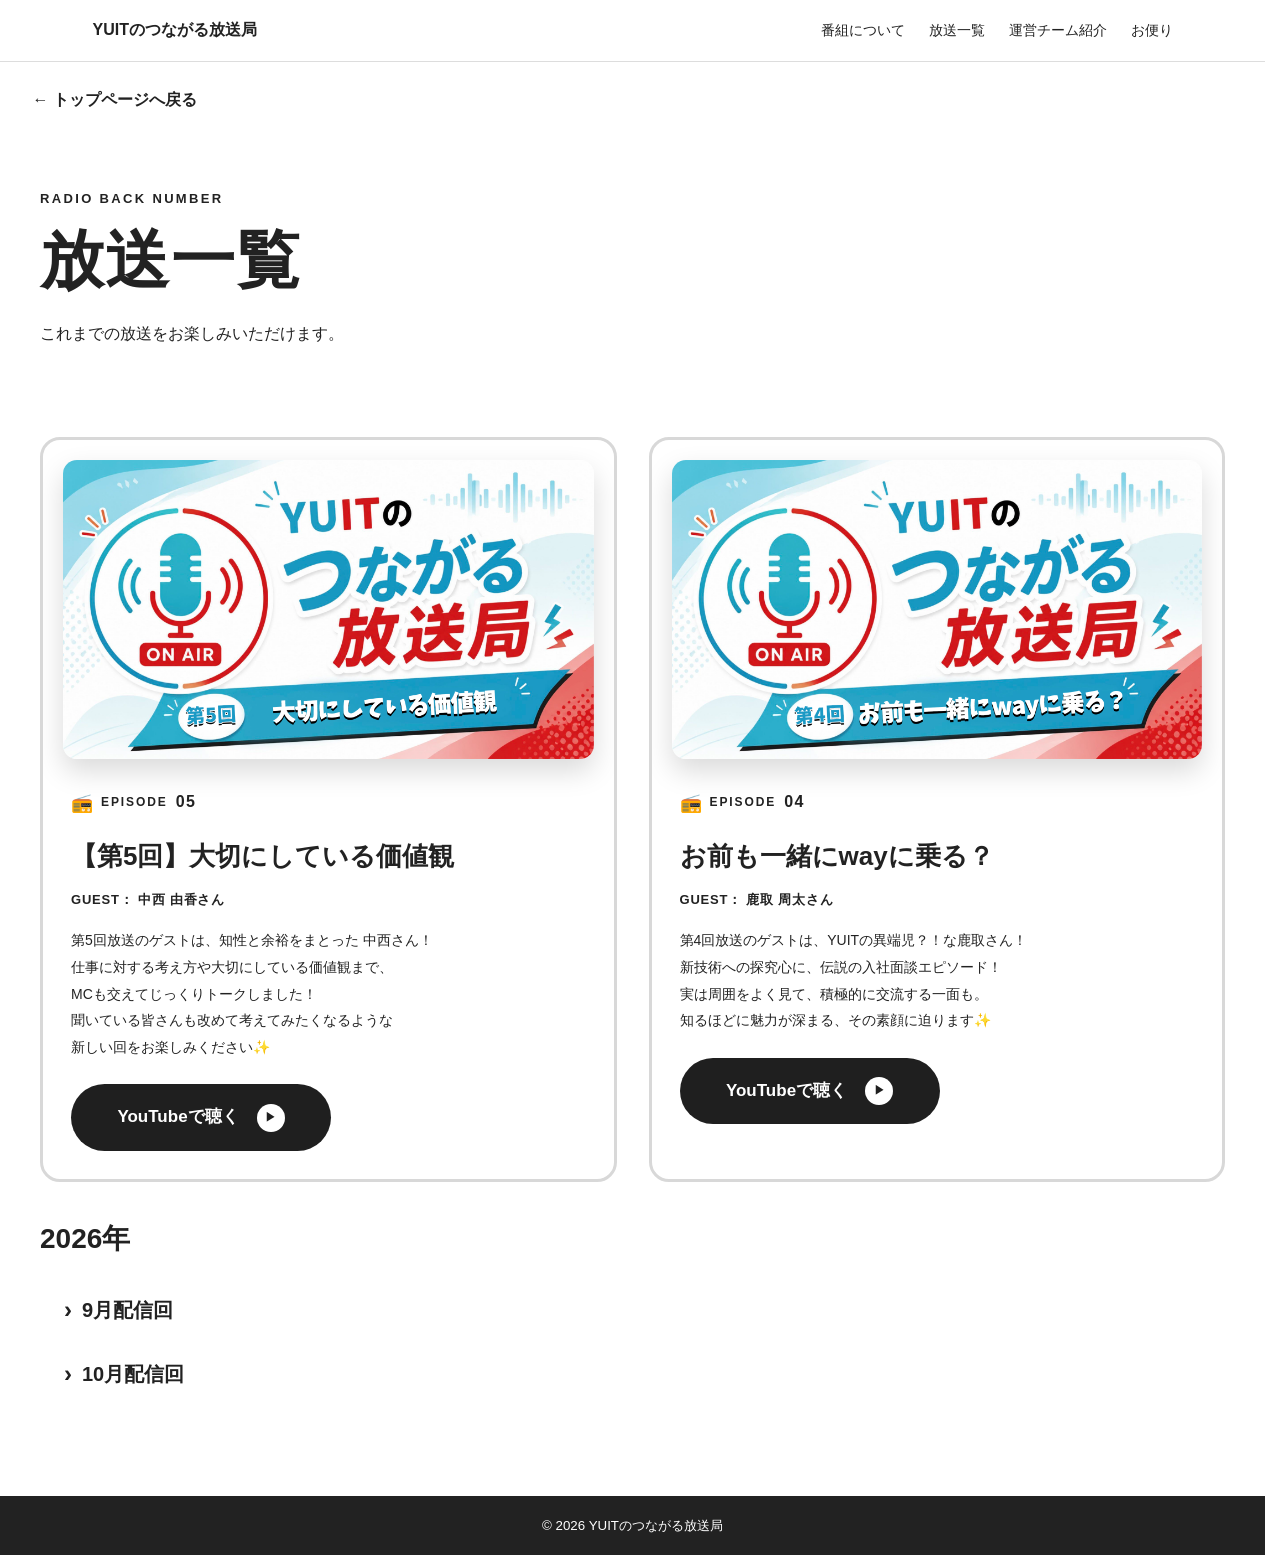
==== commit b1b42779: "第5回更新" ====
--- a/backnumber.html
+++ b/backnumber.html
@@ -77,10 +77,11 @@
                 <div class="backnumber-list">
 
                     <!-- EPISODE 05 -->
+                    <!-- EPISODE 05 -->
                     <article class="backnumber-card fade-in delay">
 
                         <div class="backnumber-image fade-in delay-2">
-                            <img src="assets/images/commingsoon_thumb.png" alt="第5回 サムネイル">
+                            <img src="assets/images/epi05_thumb.png" alt="第5回 サムネイル">
                         </div>
 
                         <div class="backnumber-content">
@@ -92,25 +93,30 @@
                             </div>
 
                             <h2 class="backnumber-card-title fade-in delay-2">
-                                10/30(金)配信予定
+                                【第5回】大切にしている価値観
                             </h2>
 
                             <p class="backnumber-guest fade-in delay-2">
-                                GUEST： お楽しみに🎶
+                                GUEST： 中西 由香さん
                             </p>
 
                             <p class="backnumber-card-description fade-in delay-2">
-                                配信までお待ちください！
+                                第5回放送のゲストは、知性と余裕をまとった 中西さん！<br>
+                                仕事に対する考え方や大切にしている価値観まで、<br>
+                                MCも交えてじっくりトークしました！<br>
+                                聞いている皆さんも改めて考えてみたくなるような<br>
+                                新しい回をお楽しみください✨<br>
                             </p>
 
                             <div class="backnumber-button-area fade-in delay-2">
-                                <a href="#" class="youtube-button" target="_blank"
+                                <a href="https://youtu.be/H97znMCqB4I" class="youtube-button" target="_blank"
                                     rel="noopener noreferrer">
                                     <span>YouTubeで聴く</span>
                                     <span class="youtube-button-icon">▶</span>
                                 </a>
                             </div>
                         </div>
+
                     </article>
 
                     <!-- EPISODE 04 -->
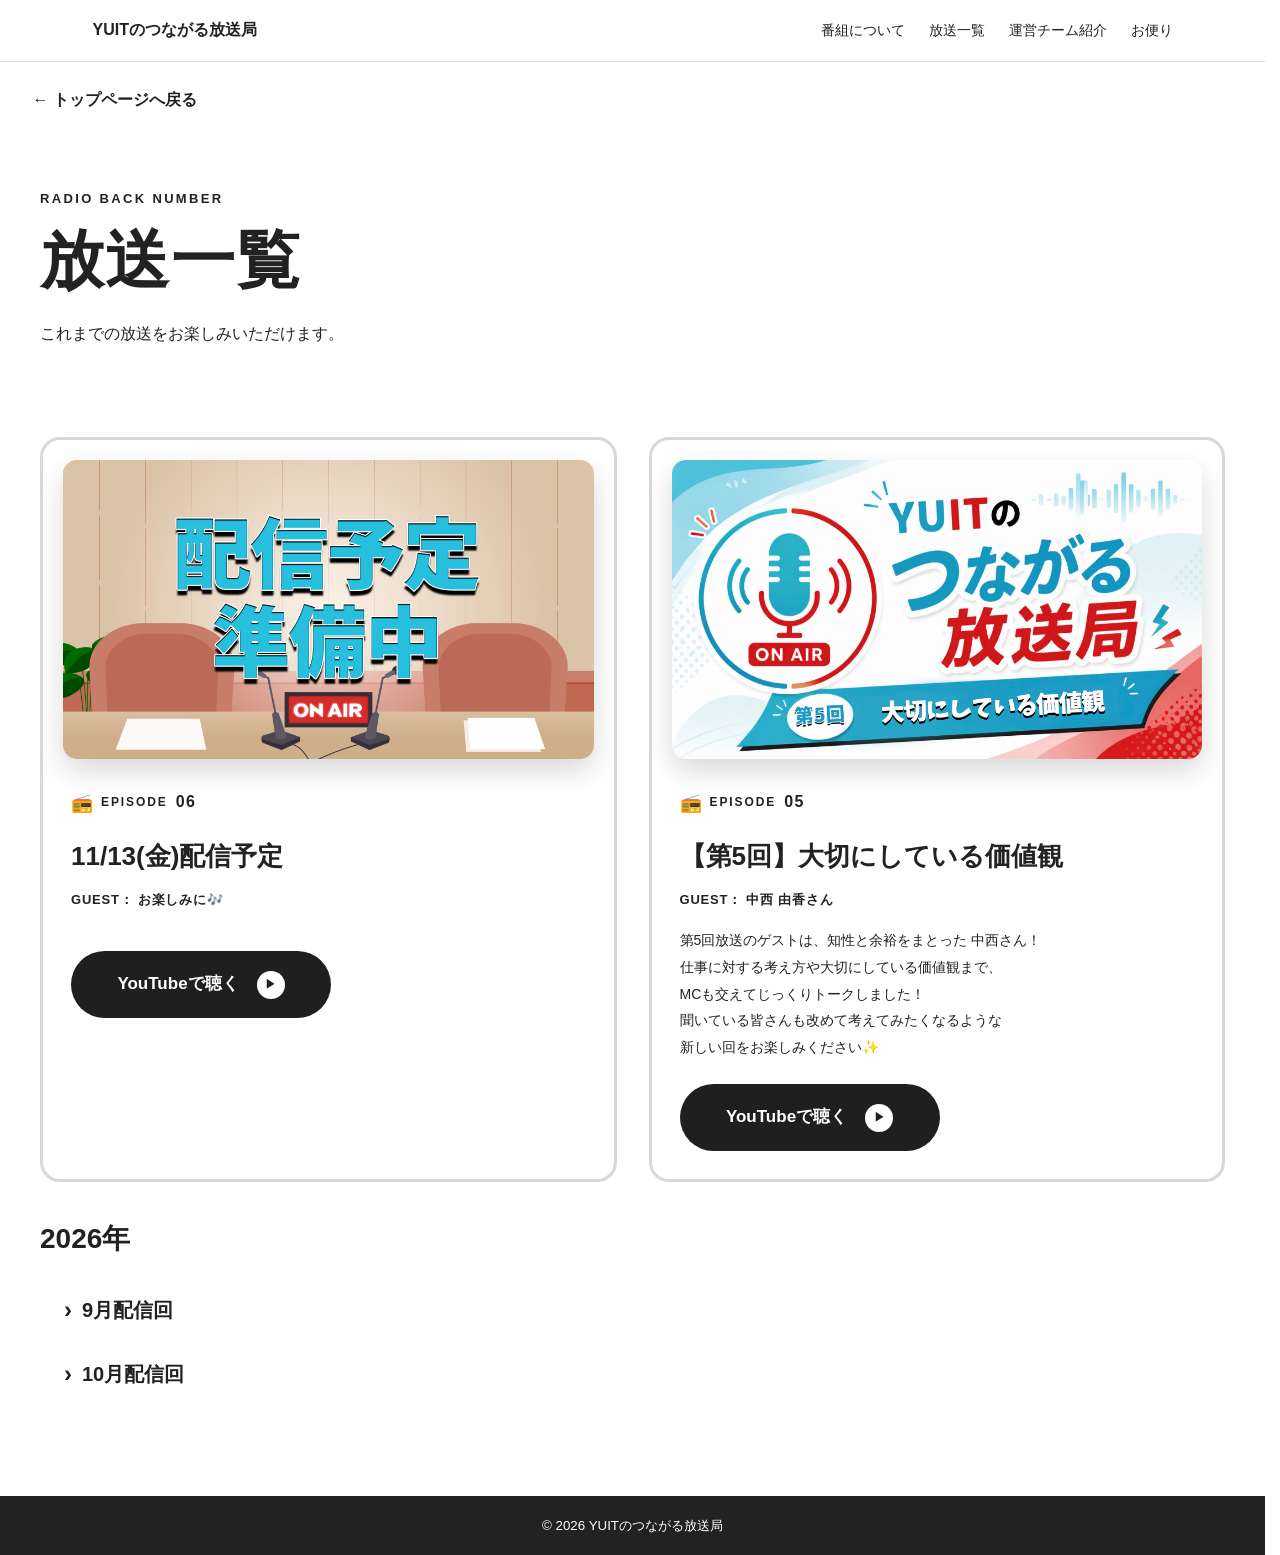
==== commit ee29a56c: "第6回予告更新" ====
--- a/backnumber.html
+++ b/backnumber.html
@@ -76,7 +76,42 @@
 
                 <div class="backnumber-list">
 
-                    <!-- EPISODE 05 -->
+                    <!-- EPISODE 06 -->
+                    <article class="backnumber-card fade-in delay">
+
+                        <div class="backnumber-image fade-in delay-2">
+                            <img src="assets/images/commingsoon_thumb.png" alt="第6回 予告サムネイル">
+                        </div>
+
+                        <div class="backnumber-content">
+
+                            <div class="backnumber-meta fade-in delay-2">
+                                <span class="episode-icon">📻</span>
+                                <span class="episode-label">EPISODE</span>
+                                <span class="episode-number">06</span>
+                            </div>
+
+                            <h2 class="backnumber-card-title fade-in delay-2">
+                                11/13(金)配信予定
+                            </h2>
+
+                            <p class="backnumber-guest fade-in delay-2">
+                                GUEST： お楽しみに🎶
+                            </p>
+
+                            <p class="backnumber-card-description fade-in delay-2">
+                            </p>
+
+                            <div class="backnumber-button-area fade-in delay-2">
+                                <a href="#" class="youtube-button" target="_blank" rel="noopener noreferrer">
+                                    <span>YouTubeで聴く</span>
+                                    <span class="youtube-button-icon">▶</span>
+                                </a>
+                            </div>
+                        </div>
+
+                    </article>
+
                     <!-- EPISODE 05 -->
                     <article class="backnumber-card fade-in delay">
 
@@ -119,46 +154,6 @@
 
                     </article>
 
-                    <!-- EPISODE 04 -->
-                    <article class="backnumber-card fade-in delay">
-
-                        <div class="backnumber-image fade-in delay-2">
-                            <img src="assets/images/epi04_thumb.png" alt="第4回放送 サムネイル">
-                        </div>
-
-                        <div class="backnumber-content">
-
-                            <div class="backnumber-meta fade-in delay-2">
-                                <span class="episode-icon">📻</span>
-                                <span class="episode-label">EPISODE</span>
-                                <span class="episode-number">04</span>
-                            </div>
-
-                            <h2 class="backnumber-card-title fade-in delay-2">
-                                お前も一緒にwayに乗る？
-                            </h2>
-
-                            <p class="backnumber-guest fade-in delay-2">
-                                GUEST： 鹿取 周太さん
-                            </p>
-
-                            <p class="backnumber-card-description fade-in delay-2">
-                                第4回放送のゲストは、YUITの異端児？！な鹿取さん！<br>
-                                新技術への探究心に、伝説の入社面談エピソード！<br>
-                                実は周囲をよく見て、積極的に交流する一面も。<br>
-                                知るほどに魅力が深まる、その素顔に迫ります✨<br>
-                            </p>
-
-                            <div class="backnumber-button-area fade-in delay-2">
-                                <a href="https://youtu.be/hANnY9XwuJY" class="youtube-button" target="_blank"
-                                    rel="noopener noreferrer">
-                                    <span>YouTubeで聴く</span>
-                                    <span class="youtube-button-icon">▶</span>
-                                </a>
-                            </div>
-                        </div>
-                    </article>
-
                     <!-- 2026年 アーカイブ -->
                     <section class="backnumber-month fade-in delay">
 
@@ -261,6 +256,18 @@
                                     </span>
                                 </a>
 
+                                <a href="https://youtu.be/hANnY9XwuJY" class="archive-modal-episode" target="_blank"
+                                    rel="noopener noreferrer">
+                                    <span class="archive-modal-date">10/16 配信</span>
+                                    <span class="archive-modal-episode-title">
+                                        【第4回】お前も一緒にwayに乗る？
+                                    </span>
+                                    <span class="archive-modal-guest">
+                                        ゲスト：鹿取 周太さん
+                                    </span>
+                                </a>
+
+
                             </div>
 
                         </div>
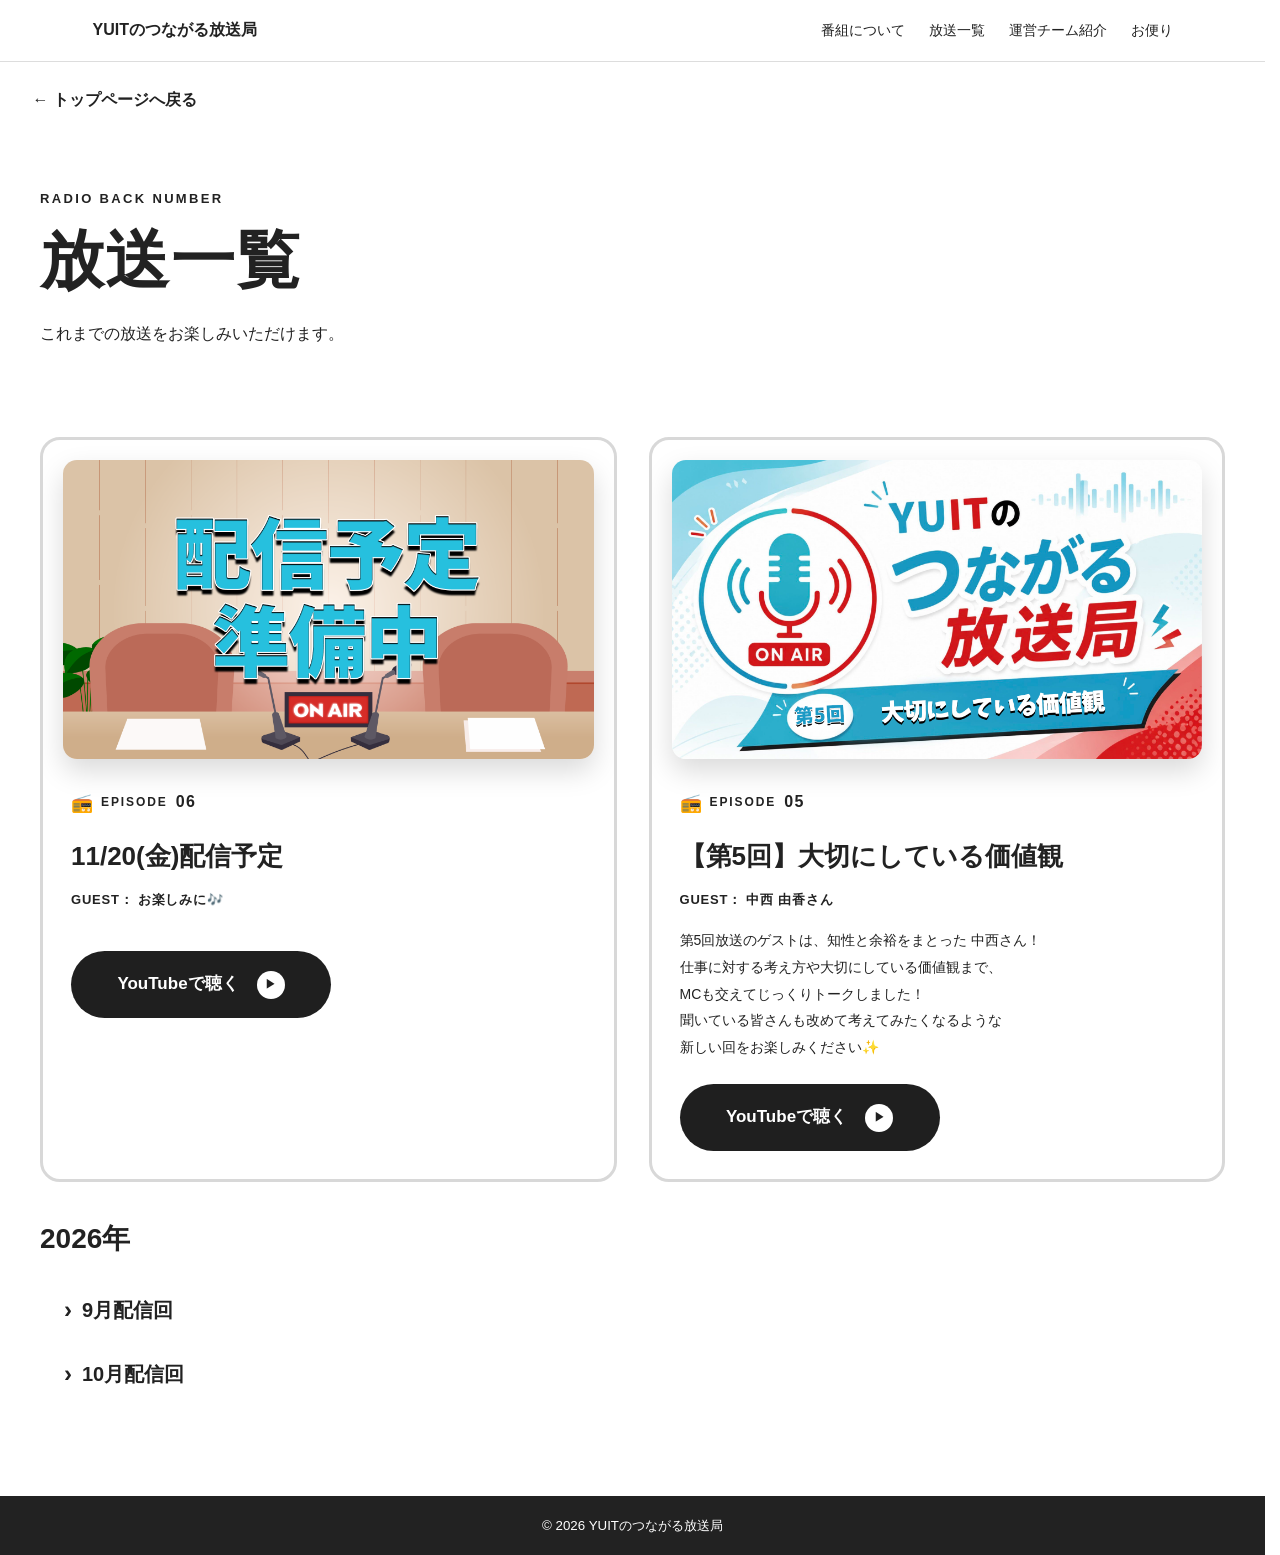
==== commit e3e278ab: "第6回日付修正" ====
--- a/backnumber.html
+++ b/backnumber.html
@@ -92,7 +92,7 @@
                             </div>
 
                             <h2 class="backnumber-card-title fade-in delay-2">
-                                11/13(金)配信予定
+                                11/20(金)配信予定
                             </h2>
 
                             <p class="backnumber-guest fade-in delay-2">
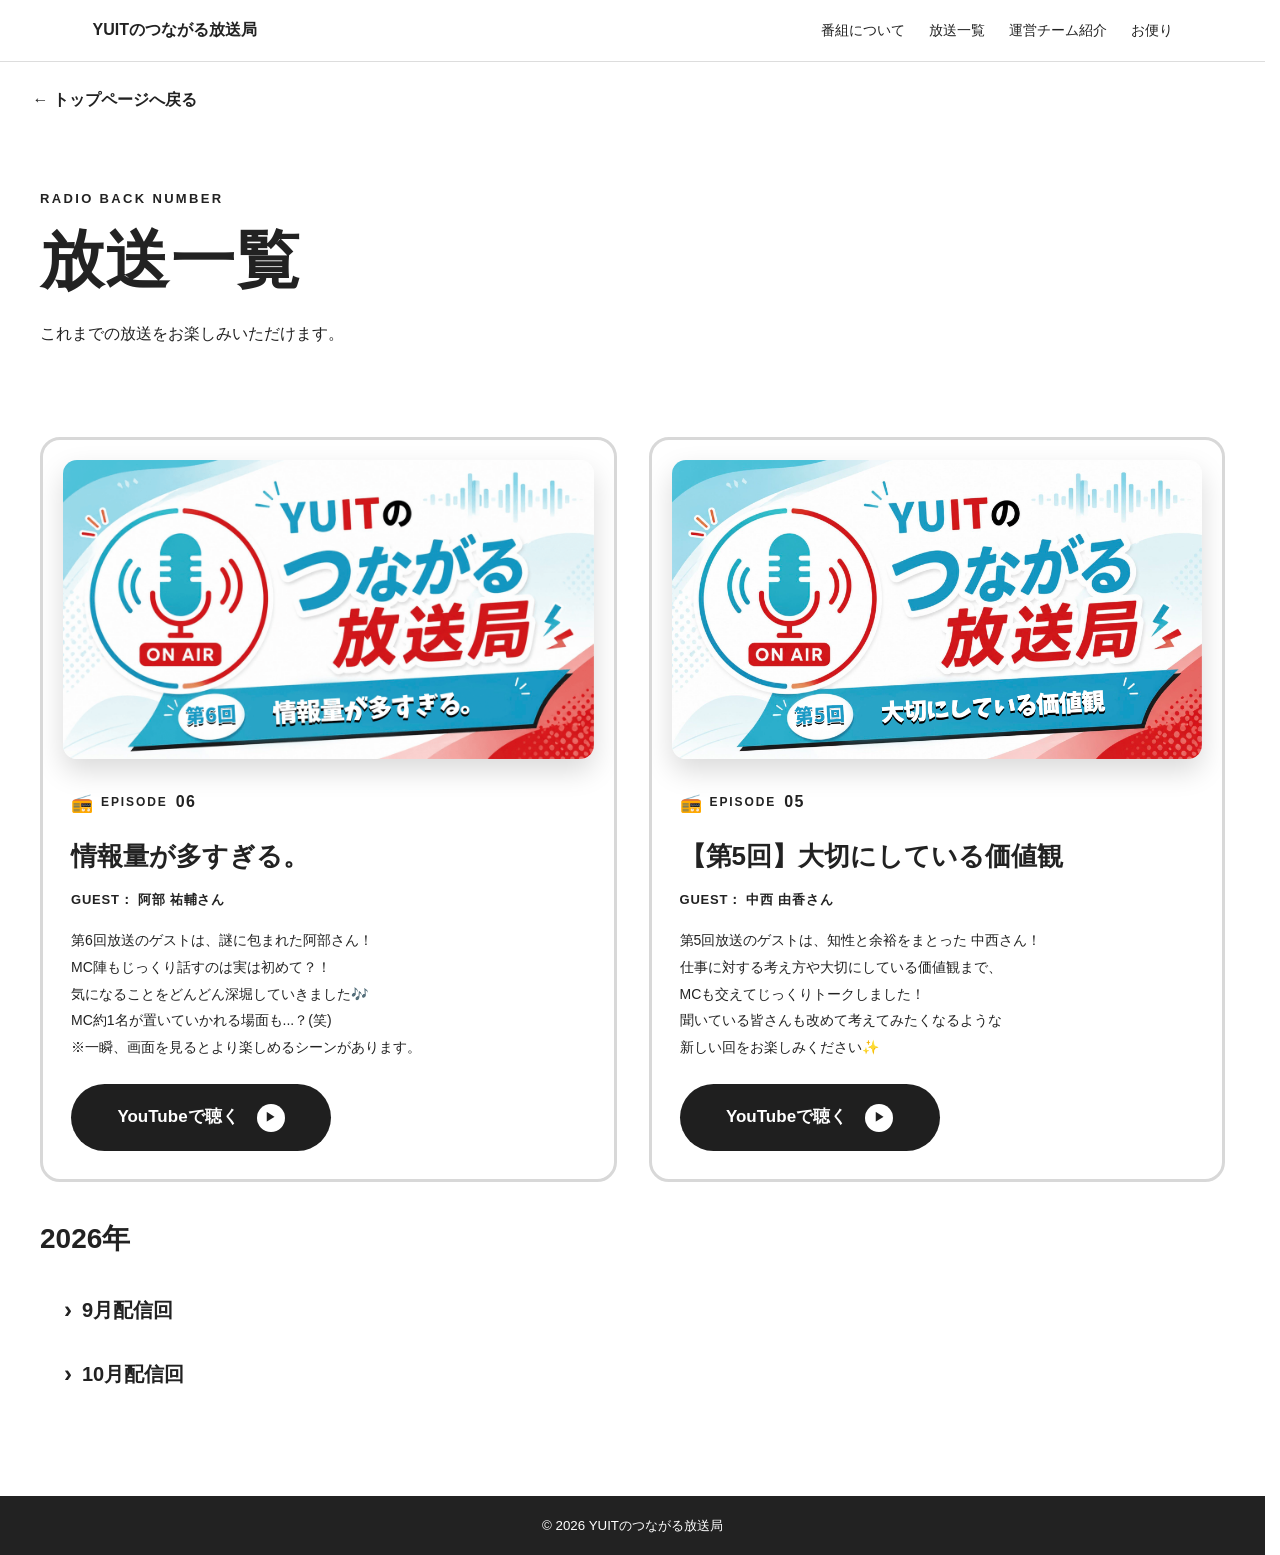
==== commit a9d90d65: "update: 第6回の放送情報と運営メンバー出演回を更新" ====
--- a/backnumber.html
+++ b/backnumber.html
@@ -80,7 +80,7 @@
                     <article class="backnumber-card fade-in delay">
 
                         <div class="backnumber-image fade-in delay-2">
-                            <img src="assets/images/commingsoon_thumb.png" alt="第6回 予告サムネイル">
+                            <img src="assets/images/epi06_thumb.png" alt="第6回 情報量が多すぎる。 サムネイル">
                         </div>
 
                         <div class="backnumber-content">
@@ -92,18 +92,24 @@
                             </div>
 
                             <h2 class="backnumber-card-title fade-in delay-2">
-                                11/20(金)配信予定
+                                情報量が多すぎる。
                             </h2>
 
                             <p class="backnumber-guest fade-in delay-2">
-                                GUEST： お楽しみに🎶
+                                GUEST： 阿部 祐輔さん
                             </p>
 
                             <p class="backnumber-card-description fade-in delay-2">
+                                第6回放送のゲストは、謎に包まれた阿部さん！<br>
+                                MC陣もじっくり話すのは実は初めて？！<br>
+                                気になることをどんどん深堀していきました🎶<br>
+                                MC約1名が置いていかれる場面も...？(笑)<br>
+                                ※一瞬、画面を見るとより楽しめるシーンがあります。
                             </p>
 
                             <div class="backnumber-button-area fade-in delay-2">
-                                <a href="#" class="youtube-button" target="_blank" rel="noopener noreferrer">
+                                <a href="https://youtu.be/5K5CyQOwAss" class="youtube-button" target="_blank"
+                                    rel="noopener noreferrer">
                                     <span>YouTubeで聴く</span>
                                     <span class="youtube-button-icon">▶</span>
                                 </a>
